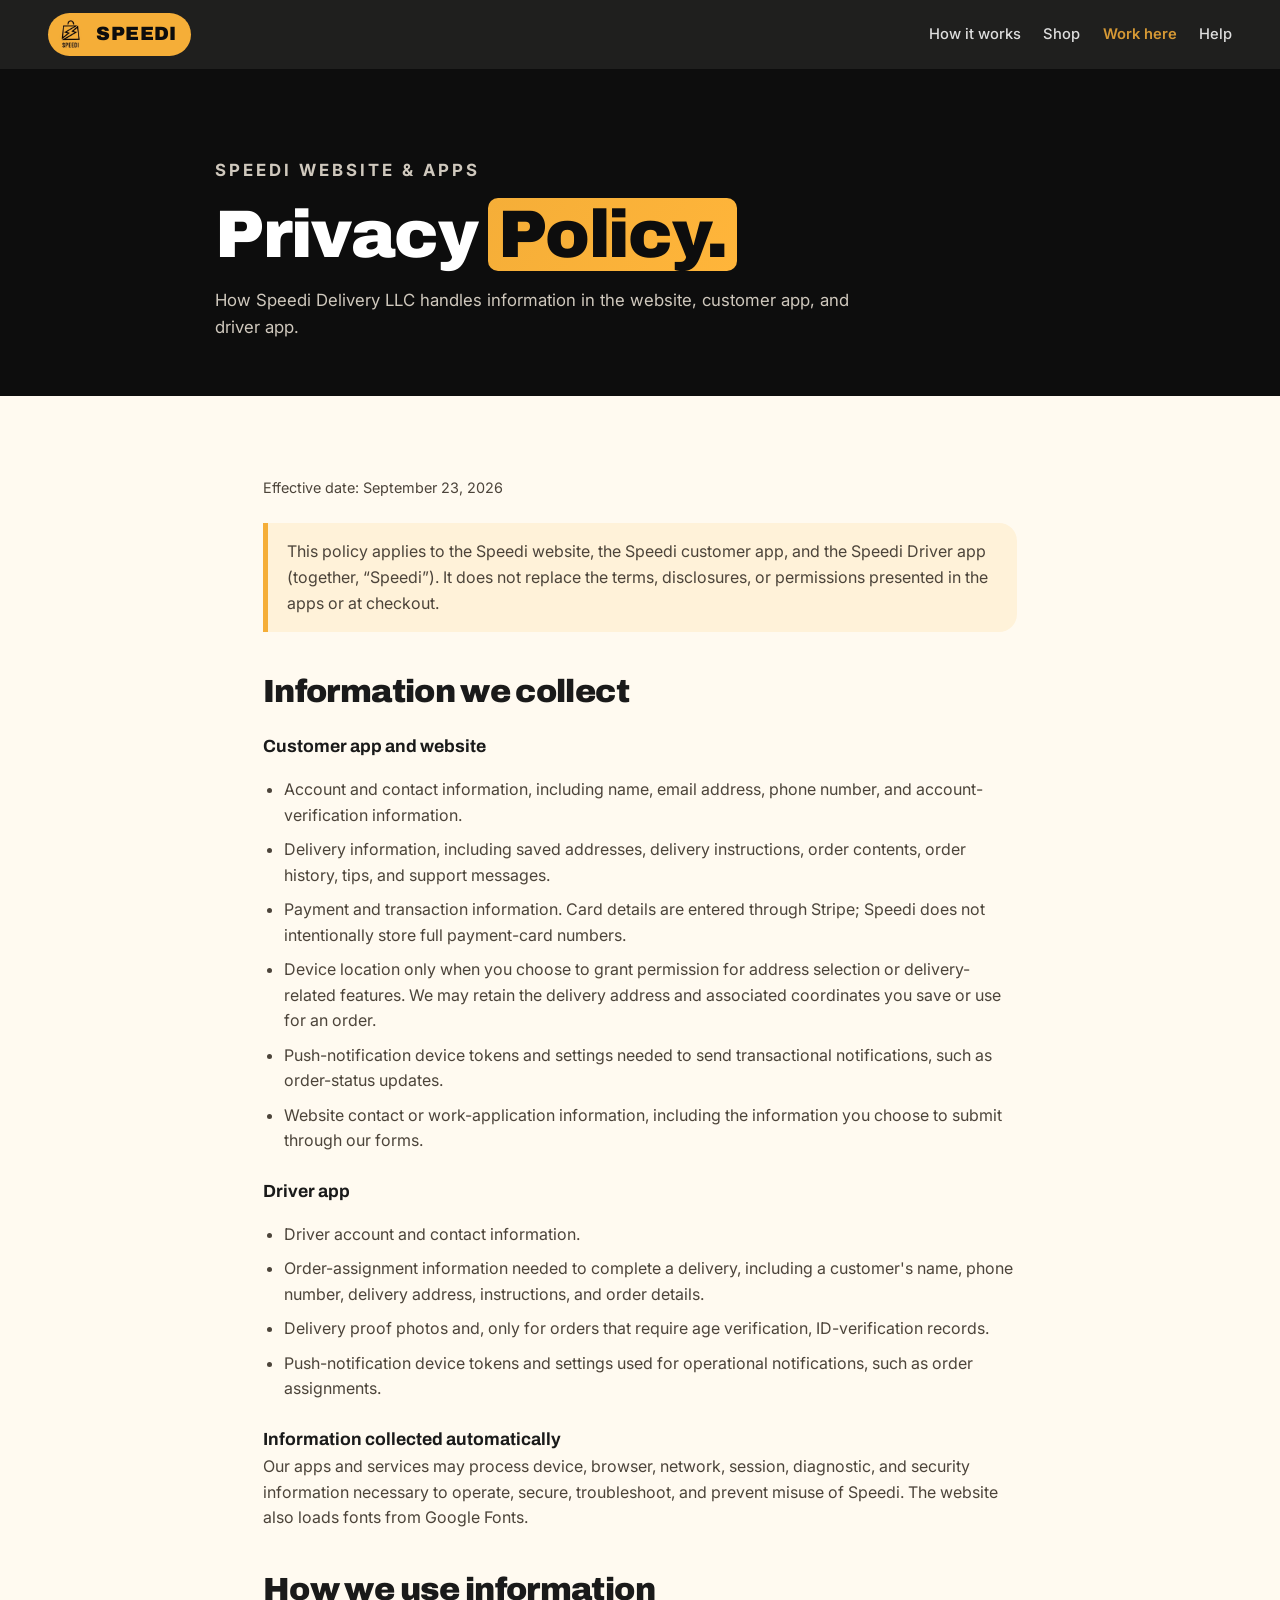
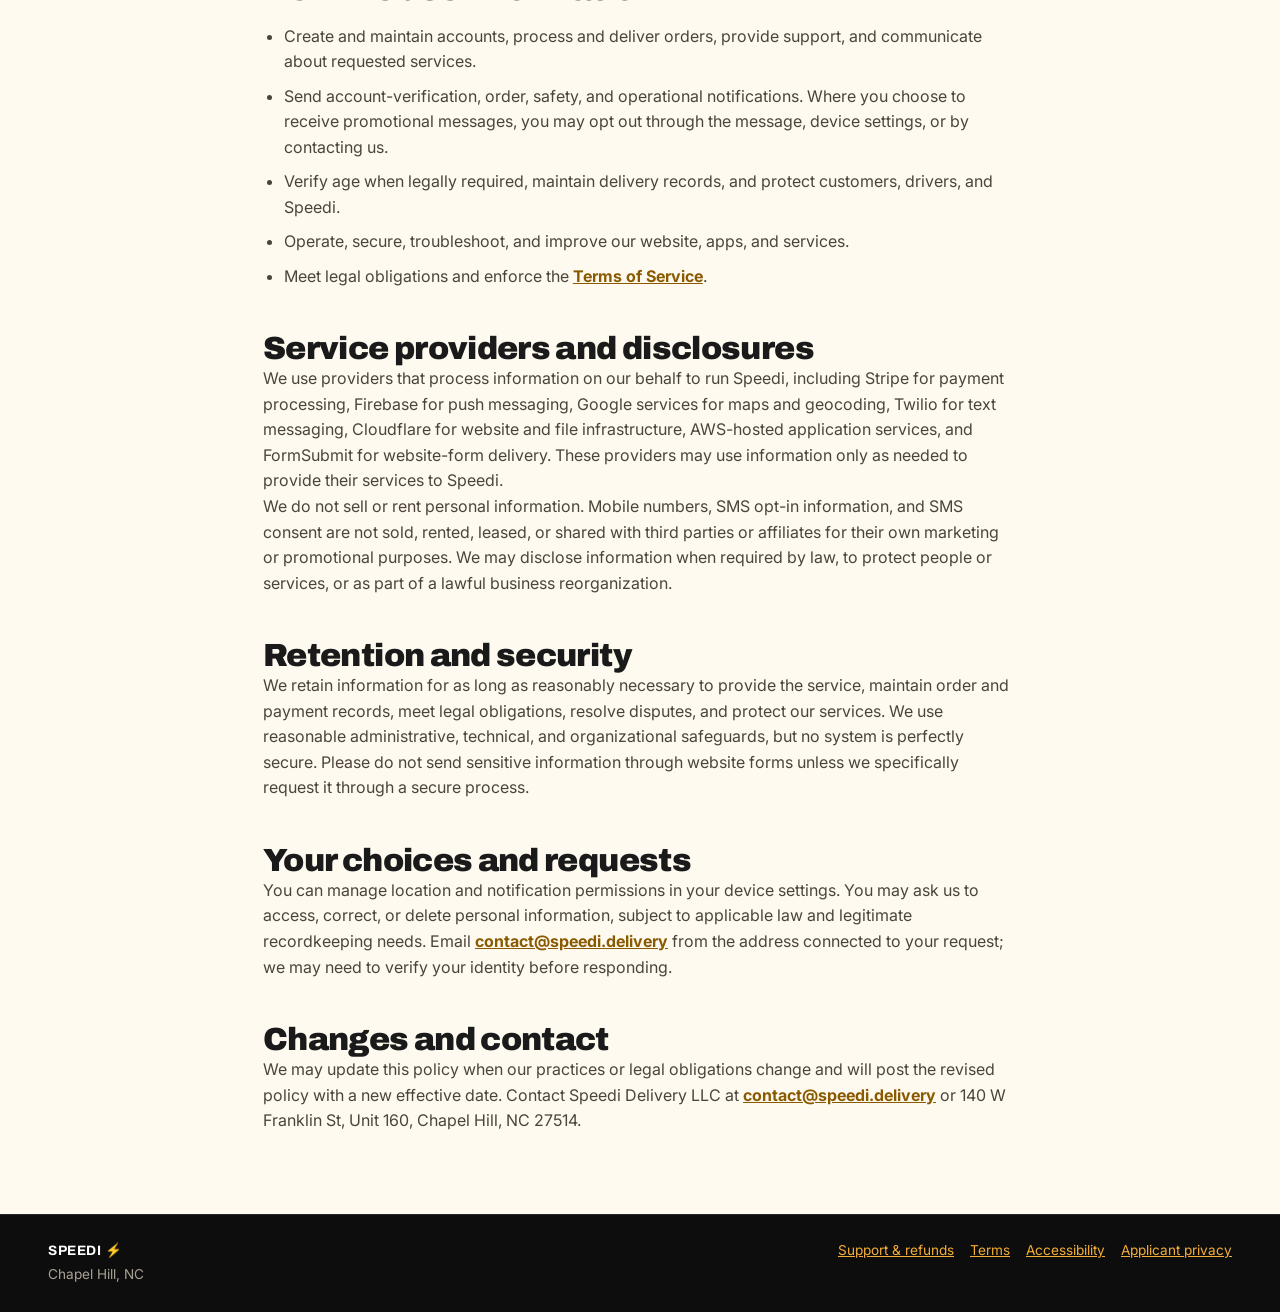
==== privacy.html @ 35783e53 "feat: add legal and support website pages" ====
<!DOCTYPE html>
<html lang="en">
<head>
<meta charset="UTF-8">
<meta name="viewport" content="width=device-width, initial-scale=1.0">
<title>Privacy Policy — Speedi</title>
<meta name="description" content="How Speedi Delivery LLC handles information in its website, customer app, and driver app.">
<link rel="preconnect" href="https://fonts.googleapis.com">
<link href="https://fonts.googleapis.com/css2?family=Archivo:wght@500;700;900&family=Inter:wght@400;500;600&display=swap" rel="stylesheet">
<link rel="stylesheet" href="styles.css">
</head>
<body>
<nav class="nav">
  <a href="index.html" class="nav-logo"><img src="logo.jpg" alt="Speedi logo"><span>SPEEDI</span></a>
  <div class="nav-links">
    <a href="index.html#how">How it works</a><a href="index.html#products">Shop</a><a href="work.html" class="nav-work">Work here</a><a href="support.html">Help</a>
  </div>
  <button class="nav-burger" aria-label="Menu">☰</button>
</nav>
<header class="page-hero"><div class="page-hero-inner"><p class="eyebrow">Speedi website &amp; apps</p><h1>Privacy <span class="hl">Policy.</span></h1><p>How Speedi Delivery LLC handles information in the website, customer app, and driver app.</p></div></header>
<main class="policy-page">
  <p class="policy-meta">Effective date: September 23, 2026</p>
  <div class="policy-callout">This policy applies to the Speedi website, the Speedi customer app, and the Speedi Driver app (together, “Speedi”). It does not replace the terms, disclosures, or permissions presented in the apps or at checkout.</div>
  <h2>Information we collect</h2>
  <h3>Customer app and website</h3>
  <ul><li>Account and contact information, including name, email address, phone number, and account-verification information.</li><li>Delivery information, including saved addresses, delivery instructions, order contents, order history, tips, and support messages.</li><li>Payment and transaction information. Card details are entered through Stripe; Speedi does not intentionally store full payment-card numbers.</li><li>Device location only when you choose to grant permission for address selection or delivery-related features. We may retain the delivery address and associated coordinates you save or use for an order.</li><li>Push-notification device tokens and settings needed to send transactional notifications, such as order-status updates.</li><li>Website contact or work-application information, including the information you choose to submit through our forms.</li></ul>
  <h3>Driver app</h3>
  <ul><li>Driver account and contact information.</li><li>Order-assignment information needed to complete a delivery, including a customer's name, phone number, delivery address, instructions, and order details.</li><li>Delivery proof photos and, only for orders that require age verification, ID-verification records.</li><li>Push-notification device tokens and settings used for operational notifications, such as order assignments.</li></ul>
  <h3>Information collected automatically</h3>
  <p>Our apps and services may process device, browser, network, session, diagnostic, and security information necessary to operate, secure, troubleshoot, and prevent misuse of Speedi. The website also loads fonts from Google Fonts.</p>
  <h2>How we use information</h2>
  <ul><li>Create and maintain accounts, process and deliver orders, provide support, and communicate about requested services.</li><li>Send account-verification, order, safety, and operational notifications. Where you choose to receive promotional messages, you may opt out through the message, device settings, or by contacting us.</li><li>Verify age when legally required, maintain delivery records, and protect customers, drivers, and Speedi.</li><li>Operate, secure, troubleshoot, and improve our website, apps, and services.</li><li>Meet legal obligations and enforce the <a href="terms.html">Terms of Service</a>.</li></ul>
  <h2>Service providers and disclosures</h2>
  <p>We use providers that process information on our behalf to run Speedi, including Stripe for payment processing, Firebase for push messaging, Google services for maps and geocoding, Twilio for text messaging, Cloudflare for website and file infrastructure, AWS-hosted application services, and FormSubmit for website-form delivery. These providers may use information only as needed to provide their services to Speedi.</p>
  <p>We do not sell or rent personal information. Mobile numbers, SMS opt-in information, and SMS consent are not sold, rented, leased, or shared with third parties or affiliates for their own marketing or promotional purposes. We may disclose information when required by law, to protect people or services, or as part of a lawful business reorganization.</p>
  <h2>Retention and security</h2>
  <p>We retain information for as long as reasonably necessary to provide the service, maintain order and payment records, meet legal obligations, resolve disputes, and protect our services. We use reasonable administrative, technical, and organizational safeguards, but no system is perfectly secure. Please do not send sensitive information through website forms unless we specifically request it through a secure process.</p>
  <h2>Your choices and requests</h2>
  <p>You can manage location and notification permissions in your device settings. You may ask us to access, correct, or delete personal information, subject to applicable law and legitimate recordkeeping needs. Email <a href="mailto:contact@speedi.delivery">contact@speedi.delivery</a> from the address connected to your request; we may need to verify your identity before responding.</p>
  <h2>Changes and contact</h2>
  <p>We may update this policy when our practices or legal obligations change and will post the revised policy with a new effective date. Contact Speedi Delivery LLC at <a href="mailto:contact@speedi.delivery">contact@speedi.delivery</a> or 140 W Franklin St, Unit 160, Chapel Hill, NC 27514.</p>
</main>
<footer class="footer"><div><strong>SPEEDI ⚡</strong><span>Chapel Hill, NC</span></div><nav class="footer-links" aria-label="Footer"><a href="support.html">Support &amp; refunds</a><a href="terms.html">Terms</a><a href="accessibility.html">Accessibility</a><a href="applicant-privacy.html">Applicant privacy</a></nav></footer>
<script src="script.js"></script>
</body>
</html>
---- styles.css ----
:root{
  --yellow:#F5AE38;
  --yellow-bright:#FFB53A;
  --black:#0d0d0d;
  --ink:#1a1a1a;
  --paper:#fffaf0;
  --gray:#6b6257;
  --radius:18px;
}
*{margin:0;padding:0;box-sizing:border-box}
html{scroll-behavior:smooth}
body{font-family:'Inter',sans-serif;color:var(--ink);background:var(--paper);line-height:1.6;overflow-x:hidden}
h1,h2,h3,h4,.nav-logo,.btn{font-family:'Archivo',sans-serif}
h1{font-size:clamp(2.4rem,6vw,4.2rem);font-weight:900;line-height:1.05;letter-spacing:-.02em}
h2{font-size:clamp(1.8rem,4.5vw,3rem);font-weight:900;line-height:1.1;letter-spacing:-.02em}
.hl{background:linear-gradient(120deg,var(--yellow) 0%,var(--yellow-bright) 100%);padding:0 .15em;border-radius:.15em;box-decoration-break:clone;-webkit-box-decoration-break:clone;color:var(--black)}
.dark .hl{color:var(--black)}
.strike{text-decoration:line-through;text-decoration-color:var(--yellow);text-decoration-thickness:.12em;opacity:.7}
a{color:inherit}
a:focus-visible,button:focus-visible,input:focus-visible,textarea:focus-visible,select:focus-visible{outline:3px solid var(--yellow);outline-offset:3px}

/* Scroll reveal */
.reveal{opacity:0;transform:translateY(34px);transition:opacity .7s ease,transform .7s cubic-bezier(.2,.7,.3,1)}
.reveal.in{opacity:1;transform:none}
.delay-1{transition-delay:.12s}.delay-2{transition-delay:.24s}.delay-3{transition-delay:.36s}
@media (prefers-reduced-motion: reduce){
  .reveal{opacity:1;transform:none;transition:none}
  .marquee-track{animation:none}
}

/* Nav */
.nav{position:sticky;top:0;z-index:50;display:flex;align-items:center;justify-content:space-between;padding:.8rem clamp(1rem,4vw,3rem);background:rgba(13,13,13,.92);backdrop-filter:blur(10px);color:#fff}
.nav-logo{display:flex;align-items:center;gap:.55rem;font-weight:900;font-size:1.2rem;text-decoration:none;letter-spacing:.02em;background:var(--yellow);color:var(--black);padding:.3rem .9rem .3rem .35rem;border-radius:999px}
.nav-logo img{width:34px;height:34px;border-radius:50%;object-fit:cover}
.nav-logo span{color:var(--black)}
.nav-links{display:flex;align-items:center;gap:1.4rem;font-size:.92rem;font-weight:500}
.nav-links a{text-decoration:none;opacity:.85;transition:opacity .2s,color .2s}
.nav-links a:hover{opacity:1;color:var(--yellow)}
.nav-work{color:var(--yellow);font-weight:600}
.nav-burger{display:none;background:none;border:none;color:#fff;font-size:1.5rem;cursor:pointer}
@media(max-width:820px){
  .nav-links{display:none;position:absolute;top:100%;left:0;right:0;flex-direction:column;background:var(--black);padding:1.2rem;gap:1rem}
  .nav-links.open{display:flex}
  .nav-burger{display:block}
}

/* Buttons */
.btn{display:inline-block;background:var(--yellow);color:var(--black);font-weight:700;padding:.85rem 1.6rem;border-radius:999px;text-decoration:none;border:2px solid var(--yellow);cursor:pointer;font-size:1rem;transition:transform .15s ease,box-shadow .15s ease,background .2s}
.btn:hover{transform:translateY(-2px) scale(1.02);box-shadow:0 8px 20px rgba(245,174,56,.35)}
.btn:active{transform:translateY(0) scale(.99)}
.btn-sm{padding:.5rem 1.1rem;font-size:.85rem}
.btn-outline{background:transparent;color:#fff;border-color:#fff}
.btn-outline:hover{background:#fff;color:var(--black)}
.btn-dark{background:var(--black);color:var(--yellow);border-color:var(--black)}

/* Hero */
.hero{background:var(--black);color:#fff;padding:0 0 4rem;position:relative;overflow:hidden}
.hero-marquee{border-bottom:1px solid rgba(255,255,255,.12);overflow:hidden;white-space:nowrap;padding:.55rem 0;color:var(--yellow);font-weight:700;font-size:.8rem;letter-spacing:.15em}
.marquee-track{display:inline-block;animation:marquee 22s linear infinite}
@keyframes marquee{from{transform:translateX(0)}to{transform:translateX(-50%)}}
.hero-inner{display:grid;grid-template-columns:1.2fr 1fr;gap:3rem;align-items:center;max-width:1150px;margin:0 auto;padding:4.5rem clamp(1rem,4vw,3rem) 0}
.hero-inner.one-col{grid-template-columns:1fr;text-align:left}
.eyebrow{color:var(--yellow);font-weight:700;text-transform:uppercase;letter-spacing:.18em;font-size:.8rem;margin-bottom:1rem}
.hero-sub{margin:1.4rem 0 2rem;color:#cfc8bd;font-size:1.1rem;max-width:34rem}
.hero-cta{display:flex;gap:.9rem;flex-wrap:wrap}
.store-btn{min-width:210px;text-align:center}

.qr-card{display:flex;gap:1rem;align-items:center;margin-top:1.8rem;background:#161616;border:1px solid rgba(245,174,56,.35);border-radius:var(--radius);padding:1rem 1.2rem;max-width:26rem}
.qr-card img{border-radius:10px;background:#fff;padding:6px}
.qr-card p{font-size:.85rem;color:#a9a195}
@media(max-width:700px){.qr-card{display:none}}

/* Hero stat ring */
.hero-stat{text-align:center}
.stat-ring{position:relative;width:min(300px,70vw);margin:0 auto}
.stat-ring svg{width:100%;transform:rotate(-90deg)}
.ring-bg,.ring-fg{fill:none;stroke-width:12}
.ring-bg{stroke:rgba(255,255,255,.12)}
.ring-fg{stroke:var(--yellow);stroke-linecap:round;stroke-dasharray:553;stroke-dashoffset:553;transition:stroke-dashoffset 2.2s cubic-bezier(.3,.7,.3,1)}
.stat-ring.go .ring-fg{stroke-dashoffset:230}
.stat-center{position:absolute;inset:0;display:flex;flex-direction:column;justify-content:center;align-items:center;gap:.15rem}
.stat-label{font-size:.75rem;text-transform:uppercase;letter-spacing:.15em;color:#a9a195}
.stat-time{font-family:'Archivo',sans-serif;font-weight:900;font-size:clamp(2.6rem,6vw,3.6rem);color:var(--yellow);font-variant-numeric:tabular-nums}
.stat-sub{font-size:.7rem;color:#a9a195}
.stat-caption{margin-top:1.2rem;color:#cfc8bd;font-size:.95rem;max-width:22rem;margin-inline:auto}
@media(max-width:880px){.hero-inner{grid-template-columns:1fr}}

/* Sections */
.section{padding:5.5rem clamp(1rem,4vw,3rem);max-width:1150px;margin:0 auto}
.section.dark{max-width:none;background:var(--black);color:#fff}
.section.dark>*{max-width:1150px;margin-left:auto;margin-right:auto}
.section-sub{color:var(--gray);margin:.9rem 0 2.6rem;font-size:1.05rem}
.dark .section-sub{color:#a9a195}
.center{text-align:center;margin-top:2.5rem}

/* Timeline */
.timeline{background:#fff;border:2px solid var(--black);border-radius:var(--radius);padding:3.5rem 2rem 1.6rem;box-shadow:8px 8px 0 var(--yellow)}
.tl-track{position:relative;height:6px;background:#eee2cc;border-radius:99px;margin:2.6rem 1.2rem 4.2rem}
.tl-progress{position:absolute;left:0;top:0;bottom:0;width:0%;background:var(--yellow);border-radius:99px;transition:width .1s linear}
.tl-rider{position:absolute;top:50%;left:0%;transform:translate(-50%,-58%) scaleX(-1);font-size:1.9rem;transition:left .1s linear;filter:drop-shadow(0 4px 6px rgba(0,0,0,.25))}
.tl-stop{position:absolute;left:var(--pos);top:50%;transform:translate(-50%,-50%);text-align:center}
.tl-dot{width:18px;height:18px;border-radius:50%;background:#fff;border:3px solid var(--black);margin:0 auto;transition:background .3s,transform .3s}
.tl-stop.hit .tl-dot{background:var(--yellow);transform:scale(1.25)}
.tl-time{position:absolute;top:-2.1rem;left:50%;transform:translateX(-50%);font-size:.75rem;font-weight:700;color:var(--gray);white-space:nowrap}
.tl-name{position:absolute;top:1.5rem;left:50%;transform:translateX(-50%);font-weight:700;font-size:.85rem;white-space:nowrap}
.tl-stop.hit .tl-name{color:#b07708}
.tl-controls{display:flex;align-items:center;gap:1.2rem;flex-wrap:wrap;margin-top:1rem}
.tl-controls input[type=range]{flex:1;min-width:160px;accent-color:var(--yellow)}
.tl-status{font-weight:700;font-size:.95rem;min-width:12rem}

/* Pricing */
.price-grid{display:grid;grid-template-columns:repeat(3,1fr);gap:1.4rem;margin-top:1rem}
@media(max-width:880px){.price-grid{grid-template-columns:1fr}}
.price-card{background:#161616;border:1px solid rgba(255,255,255,.12);border-radius:var(--radius);padding:1.8rem;position:relative;transition:transform .25s}
.price-card:hover{transform:translateY(-6px)}
.price-card h3{font-size:1.4rem;margin-bottom:1.2rem}
.price-card ul{list-style:none}
.price-card li{display:flex;justify-content:space-between;gap:1rem;padding:.55rem 0;border-bottom:1px dashed rgba(255,255,255,.12);font-size:.92rem}
.price-card li span{color:#a9a195}
.speedi-card{background:var(--yellow);color:var(--black);border:none;transform:scale(1.03)}
.speedi-card:hover{transform:scale(1.03) translateY(-6px)}
.speedi-card li{border-color:rgba(13,13,13,.2)}
.speedi-card li span{color:#5c4a1e}
.badge{position:absolute;top:-0.9rem;left:50%;transform:translateX(-50%);background:var(--black);color:var(--yellow);font-weight:700;font-size:.72rem;letter-spacing:.12em;text-transform:uppercase;padding:.35rem .9rem;border-radius:999px}
.price-total{display:flex;justify-content:space-between;align-items:baseline;margin-top:1.2rem;font-weight:700}
.price-total strong{font-family:'Archivo',sans-serif;font-size:1.9rem;font-variant-numeric:tabular-nums}
.fine-print{margin-top:2rem;font-size:.75rem;color:#7a7267;text-align:center}

/* Products */
.product-grid{display:grid;grid-template-columns:repeat(auto-fill,minmax(170px,1fr));gap:1.2rem}
.product{background:#fff;border:2px solid var(--black);border-radius:var(--radius);padding:1.5rem 1.2rem;text-decoration:none;text-align:center;transition:transform .2s,box-shadow .2s;display:flex;flex-direction:column;gap:.3rem;align-items:center}
.product:hover{transform:translateY(-6px) rotate(-1deg);box-shadow:6px 6px 0 var(--yellow)}
.product-img{width:110px;height:110px;object-fit:contain;margin-bottom:.4rem;transition:transform .25s}
.product:hover .product-img{transform:scale(1.08) rotate(2deg)}
.cat-chips{display:flex;flex-wrap:wrap;gap:.7rem;justify-content:center;margin-top:2rem}
.cat-chips a{text-decoration:none;font-weight:700;font-size:.9rem;padding:.55rem 1.2rem;border:2px solid var(--black);border-radius:999px;background:#fff;transition:background .2s,transform .15s,box-shadow .15s}
.cat-chips a:hover{background:var(--yellow);transform:translateY(-2px);box-shadow:3px 3px 0 var(--black)}
.product h4{font-size:1rem}
.product p{color:var(--gray);font-weight:600}
.product-cta{font-size:.78rem;font-weight:700;color:#b07708;margin-top:.4rem;opacity:0;transition:opacity .2s}
.product:hover .product-cta{opacity:1}

/* Work banner */
.work-banner{background:var(--yellow);color:var(--black);display:flex;align-items:center;justify-content:space-between;gap:2rem;flex-wrap:wrap;padding:3.5rem clamp(1rem,4vw,3rem)}
.work-banner p{font-weight:500;margin-top:.4rem}

/* Contact / forms */
.contact-wrap{display:grid;grid-template-columns:1fr 1fr;gap:3rem;align-items:start}
@media(max-width:820px){.contact-wrap{grid-template-columns:1fr}}
.contact-info{list-style:none;margin-top:1.5rem;display:grid;gap:.8rem;color:#cfc8bd}
.contact-info a{color:var(--yellow)}
.form{display:grid;gap:1.1rem;background:#161616;padding:2rem;border-radius:var(--radius);border:1px solid rgba(245,174,56,.3)}
.form label{display:grid;gap:.4rem;font-weight:600;font-size:.9rem;color:#cfc8bd}
.form input,.form textarea,.form select{background:#0d0d0d;border:1px solid rgba(255,255,255,.18);color:#fff;padding:.75rem .9rem;border-radius:10px;font:inherit;transition:border-color .2s}
.form input:focus,.form textarea:focus,.form select:focus{outline:none;border-color:var(--yellow)}
.form-note{color:var(--yellow);font-weight:600}
.form-privacy{font-size:.78rem;line-height:1.45;color:#a9a195}
.form-privacy a{color:var(--yellow)}

/* Perks (work page) */
.perk-grid{display:grid;grid-template-columns:repeat(auto-fill,minmax(280px,1fr));gap:1.4rem}
.perk{background:#fff;border:2px solid var(--black);border-radius:var(--radius);padding:1.8rem;transition:transform .2s,box-shadow .2s}
.perk:hover{transform:translateY(-5px);box-shadow:6px 6px 0 var(--yellow)}
.perk-emoji{font-size:2.2rem;display:block;margin-bottom:.7rem}
.perk h3{margin-bottom:.5rem;font-size:1.15rem}
.perk p{color:var(--gray);font-size:.95rem}
.work-hero .hero-inner{padding-bottom:2rem}

/* Click biker */
.click-biker{position:fixed;z-index:999;font-size:2.5rem;pointer-events:none;filter:drop-shadow(0 4px 6px rgba(0,0,0,.3));animation:biker-bob .3s ease-in-out infinite alternate}
@keyframes biker-bob{from{margin-top:0}to{margin-top:-4px}}

/* Policy and help pages */
.page-hero{background:var(--black);color:#fff;padding:4.5rem clamp(1rem,4vw,3rem) 3.5rem}
.page-hero-inner{max-width:850px;margin:0 auto}
.page-hero p{color:#cfc8bd;max-width:42rem;margin-top:1rem;font-size:1.05rem}
.policy-page{max-width:850px;margin:0 auto;padding:4rem clamp(1rem,4vw,3rem) 5rem}
.policy-page h2{font-size:clamp(1.4rem,3vw,2rem);margin-top:2.6rem}
.policy-page h2:first-child{margin-top:0}
.policy-page h3{font-size:1.1rem;margin-top:1.5rem}
.policy-page p,.policy-page li{color:#4c443a}
.policy-page p+.policy-page p{margin-top:1rem}
.policy-page ul{padding-left:1.3rem;margin:1rem 0;display:grid;gap:.55rem}
.policy-page a{color:#8a5a00;font-weight:700}
.policy-meta{color:var(--gray);font-size:.9rem;margin-top:1rem}
.policy-callout{background:#fff2d9;border-left:5px solid var(--yellow);border-radius:0 var(--radius) var(--radius) 0;padding:1rem 1.2rem;margin:1.5rem 0;color:#4c443a}
.policy-grid{display:grid;grid-template-columns:repeat(auto-fit,minmax(230px,1fr));gap:1rem;margin-top:2rem}
.policy-card{background:#fff;border:2px solid var(--black);border-radius:var(--radius);padding:1.35rem;text-decoration:none;transition:transform .2s,box-shadow .2s}
.policy-card:hover{transform:translateY(-4px);box-shadow:5px 5px 0 var(--yellow)}
.policy-card h2{font-size:1.2rem;margin:0 0 .4rem}.policy-card p{color:var(--gray);font-size:.92rem}

/* Footer */
.footer{background:var(--black);color:#a9a195;display:flex;justify-content:space-between;align-items:flex-start;gap:1.2rem;flex-wrap:wrap;padding:1.6rem clamp(1rem,4vw,3rem);font-size:.85rem;border-top:1px solid rgba(255,255,255,.1)}
.footer>div{display:grid;gap:.15rem}.footer strong{color:#fff;font-family:'Archivo',sans-serif;letter-spacing:.04em}
.footer-links{display:flex;gap:.55rem 1rem;flex-wrap:wrap;justify-content:flex-end}
.footer a{color:var(--yellow)}
@media(max-width:650px){.footer-links{justify-content:flex-start}.page-hero{padding-top:3rem}.policy-page{padding-top:3rem}}
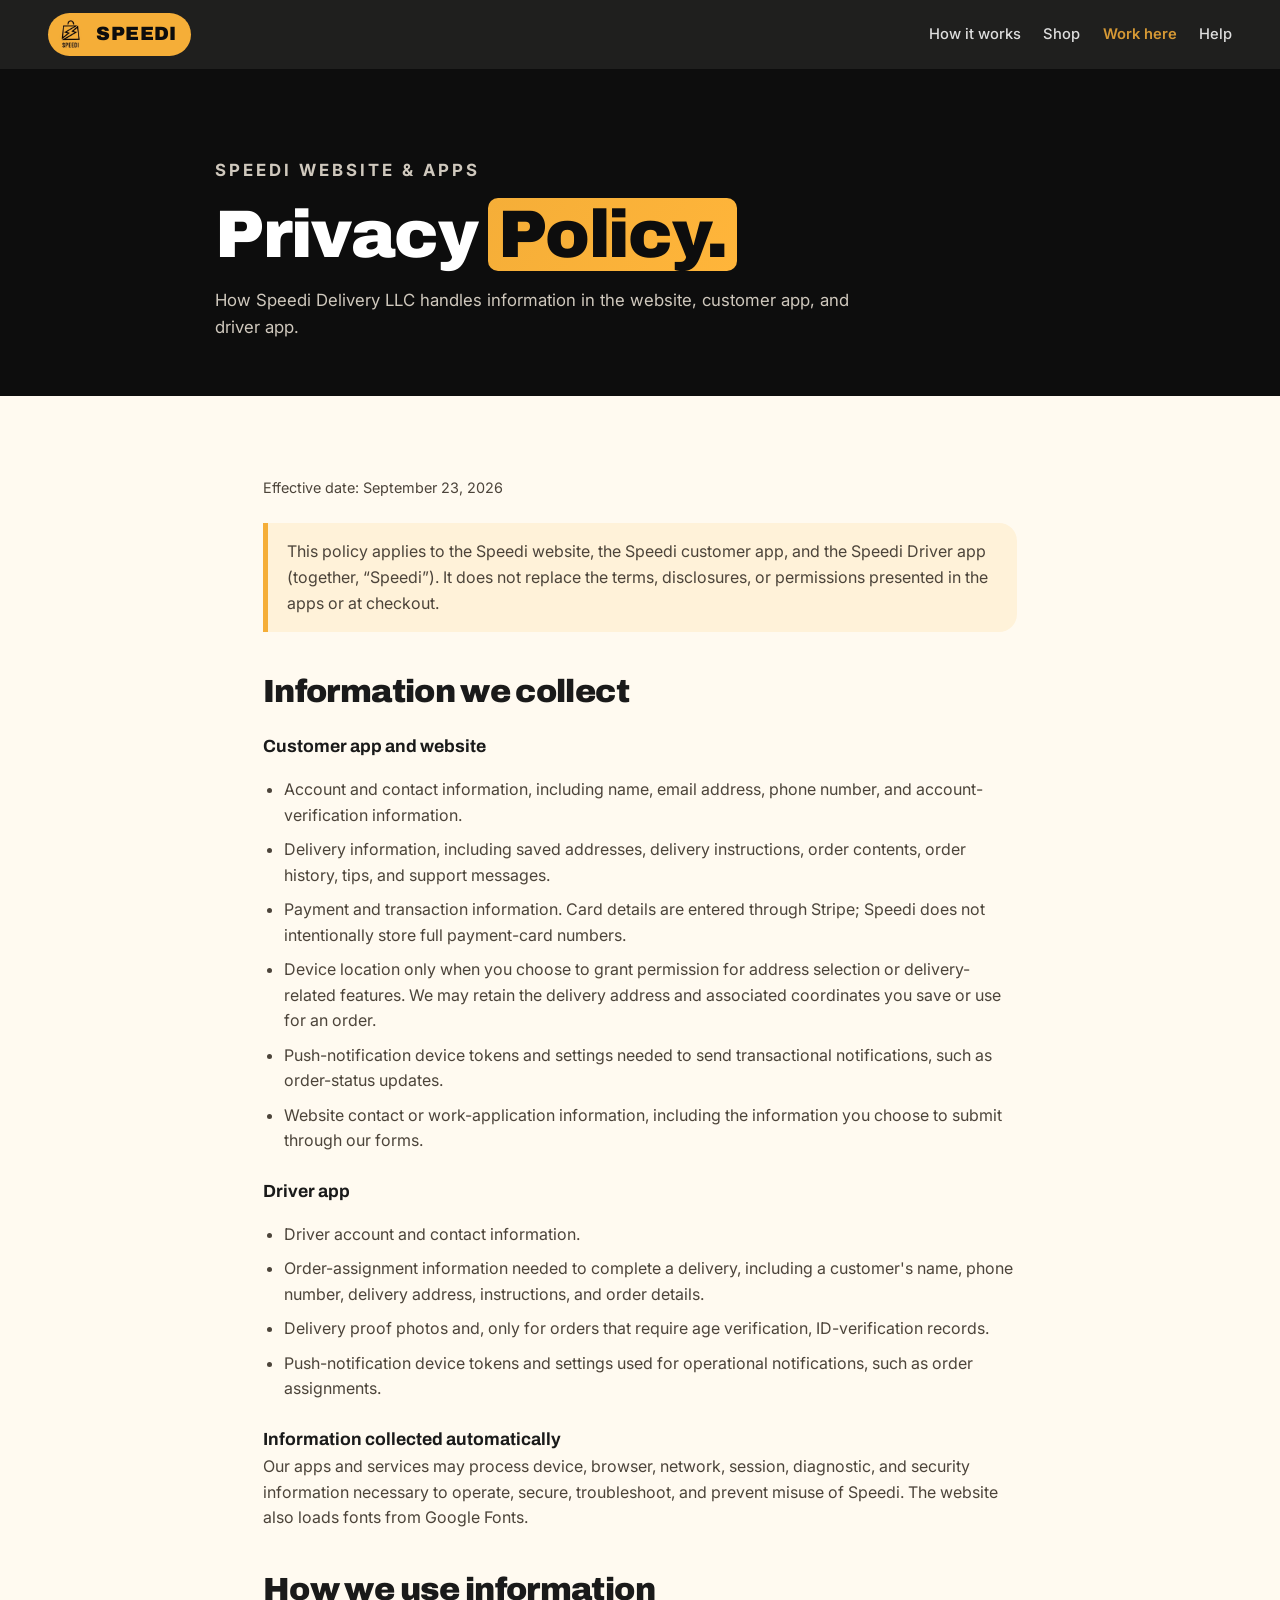
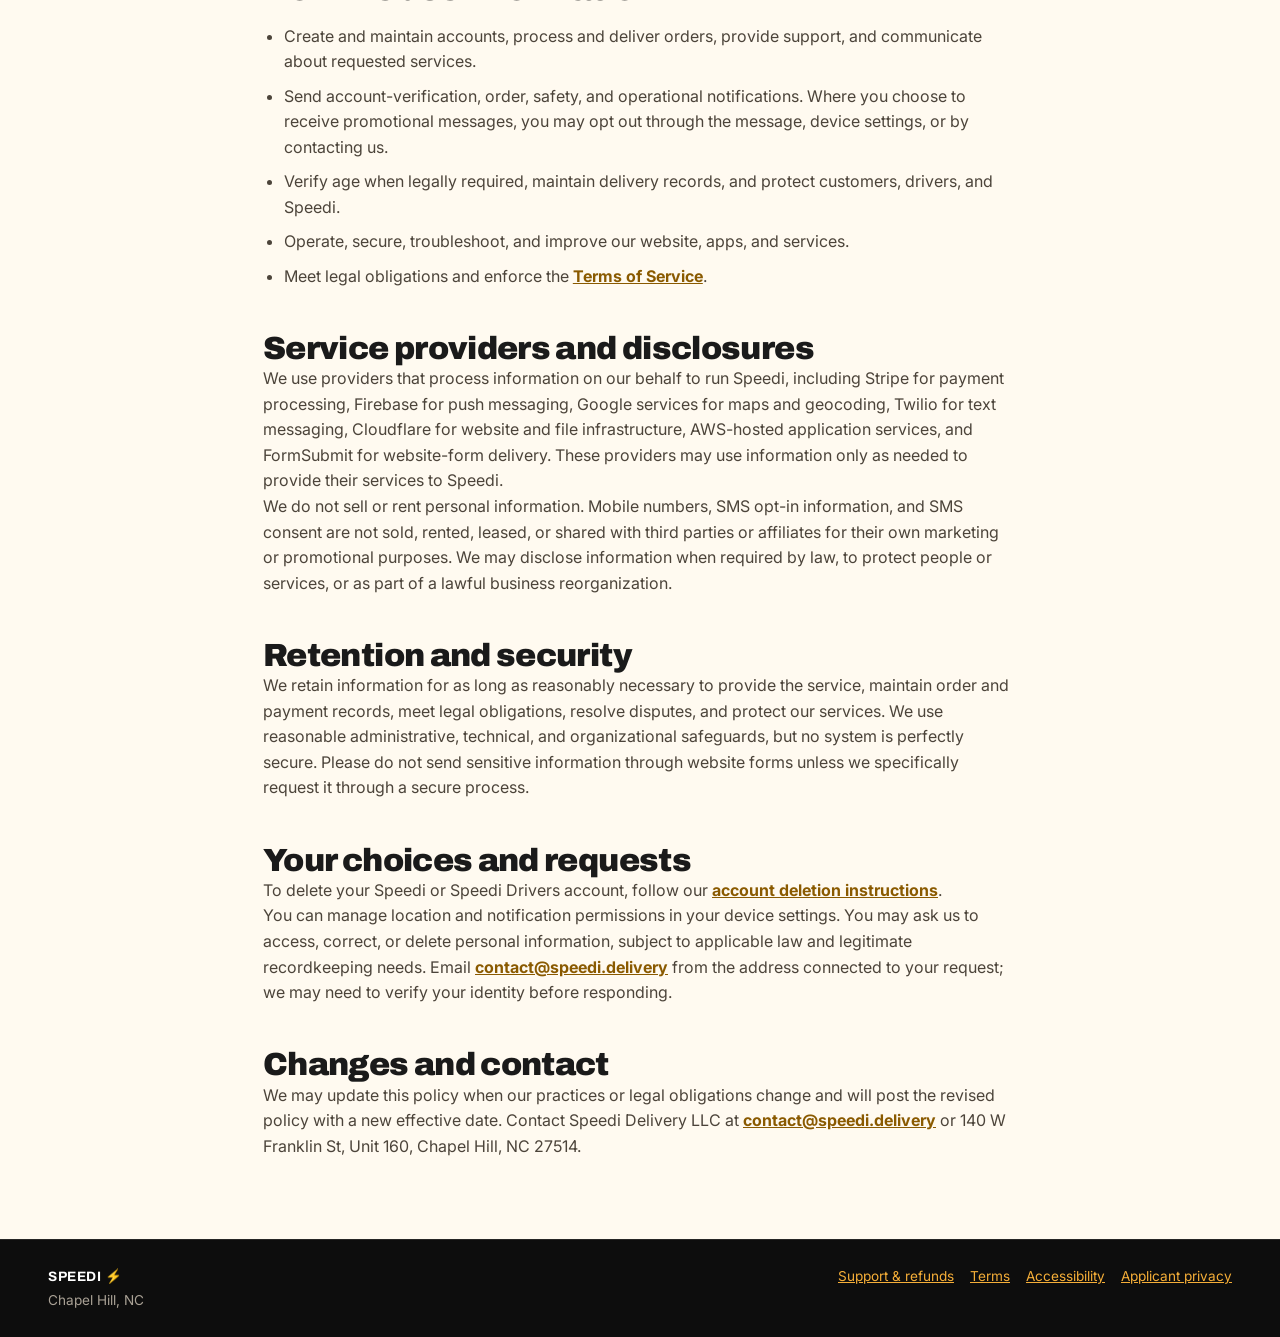
==== commit 3a59b7d5: "fix(web): restore account deletion link in privacy policy" ====
--- a/privacy.html
+++ b/privacy.html
@@ -36,6 +36,7 @@
   <h2>Retention and security</h2>
   <p>We retain information for as long as reasonably necessary to provide the service, maintain order and payment records, meet legal obligations, resolve disputes, and protect our services. We use reasonable administrative, technical, and organizational safeguards, but no system is perfectly secure. Please do not send sensitive information through website forms unless we specifically request it through a secure process.</p>
   <h2>Your choices and requests</h2>
+  <p>To delete your Speedi or Speedi Drivers account, follow our <a href="/delete-account/">account deletion instructions</a>.</p>
   <p>You can manage location and notification permissions in your device settings. You may ask us to access, correct, or delete personal information, subject to applicable law and legitimate recordkeeping needs. Email <a href="mailto:contact@speedi.delivery">contact@speedi.delivery</a> from the address connected to your request; we may need to verify your identity before responding.</p>
   <h2>Changes and contact</h2>
   <p>We may update this policy when our practices or legal obligations change and will post the revised policy with a new effective date. Contact Speedi Delivery LLC at <a href="mailto:contact@speedi.delivery">contact@speedi.delivery</a> or 140 W Franklin St, Unit 160, Chapel Hill, NC 27514.</p>
